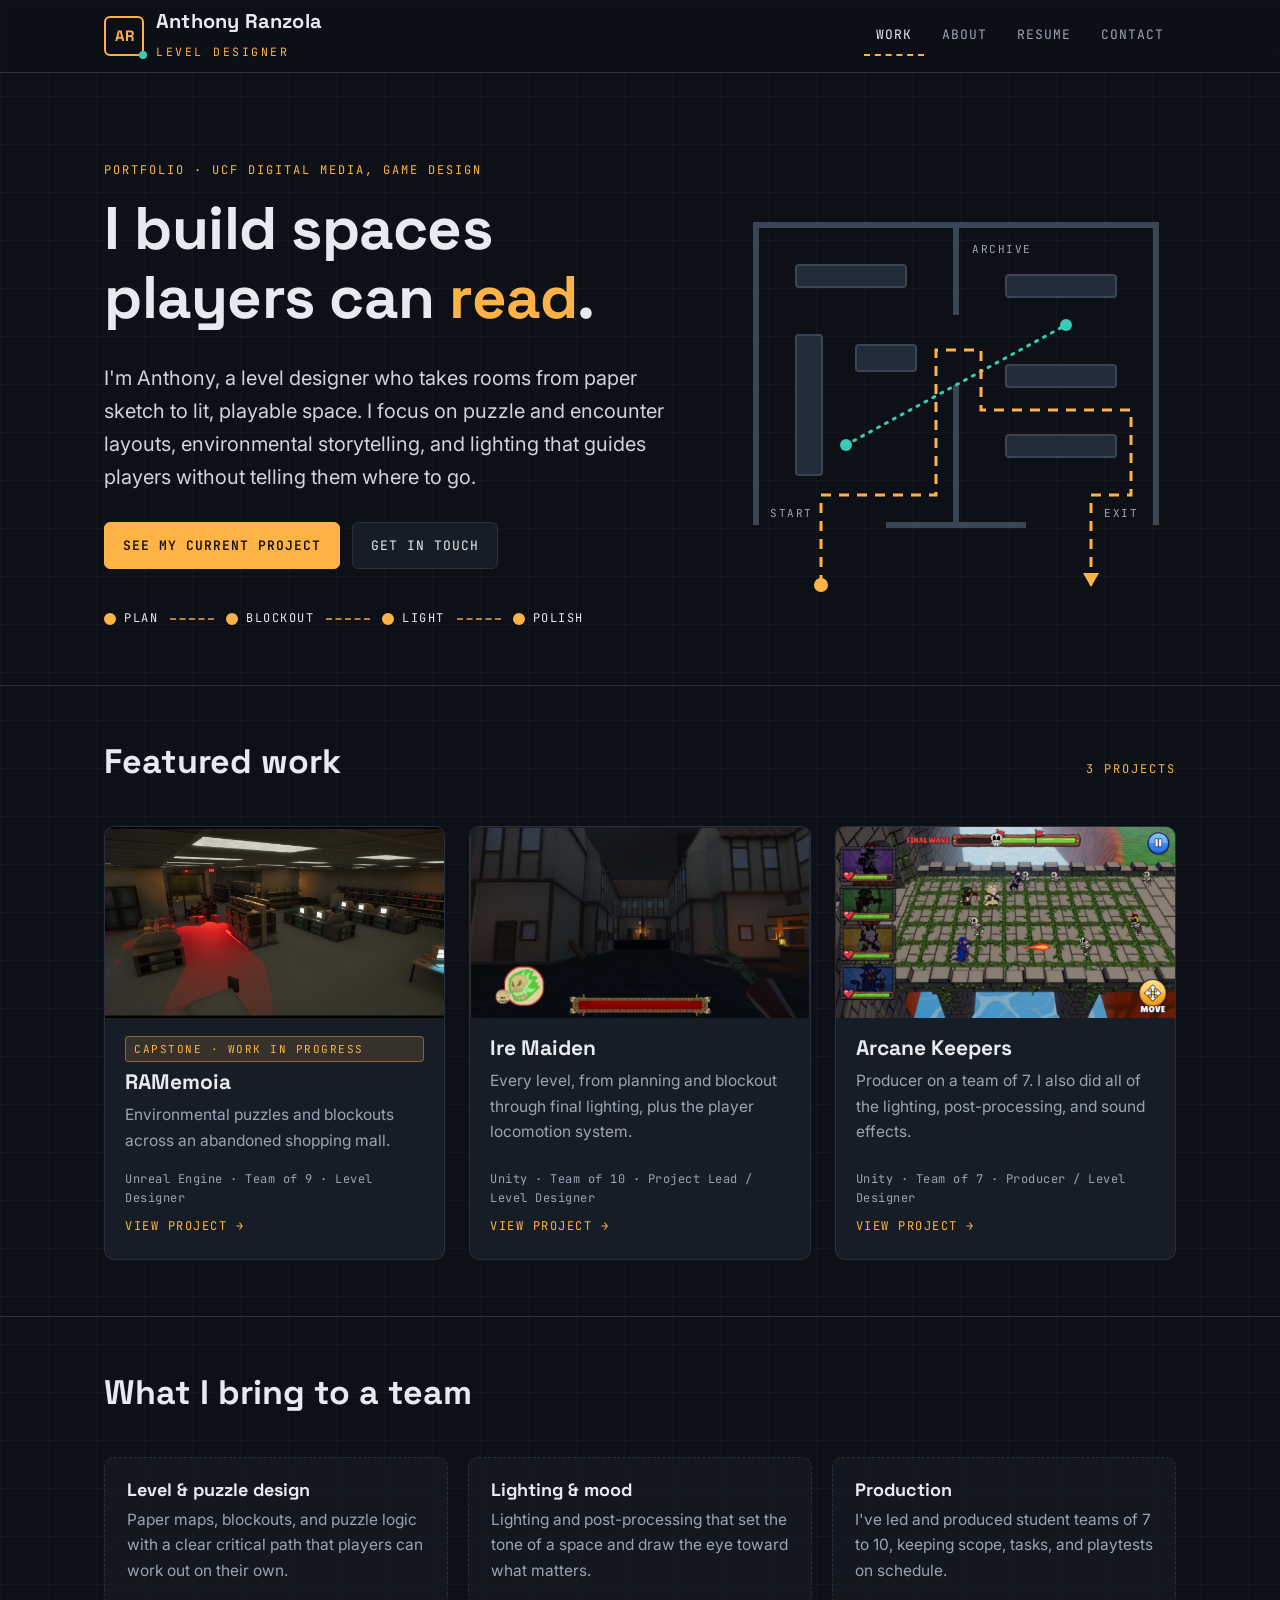
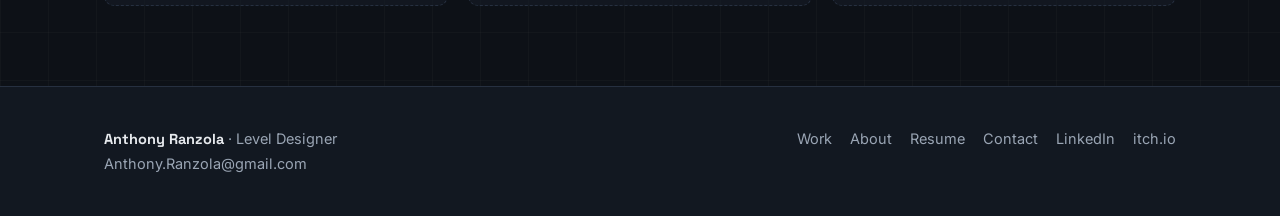
==== index.html @ 04e23d61 "Add files via upload" ====
<!DOCTYPE html>
<html lang="en">
<head>
<meta charset="utf-8">
<meta name="viewport" content="width=device-width, initial-scale=1">
<title>Work | Anthony Ranzola | Level Designer</title>
<meta name="description" content="Level design portfolio of Anthony Ranzola: RAMemoia, Ire Maiden, and Arcane Keepers.">
<link rel="icon" href="images/favicon.svg" type="image/svg+xml">
<link rel="preconnect" href="https://fonts.googleapis.com">
<link rel="preconnect" href="https://fonts.gstatic.com" crossorigin>
<link href="https://fonts.googleapis.com/css2?family=Inter:wght@400;500;600&family=JetBrains+Mono:wght@400;500&family=Space+Grotesk:wght@500;700&display=swap" rel="stylesheet">
<link rel="stylesheet" href="css/style.css">
</head>
<body>
<a class="skip" href="#main">Skip to content</a>
<header class="site-header">
  <div class="wrap">
    <a class="brand" href="index.html" aria-label="Anthony Ranzola, Level Designer: home">
      <span class="brand-mark" aria-hidden="true">AR</span>
      <span><span class="brand-name">Anthony Ranzola</span><br><span class="brand-role">Level Designer</span></span>
    </a>
    <nav class="nav" aria-label="Main"><a href="index.html" class="active" aria-current="page">Work</a><a href="about.html">About</a><a href="assets/Anthony_Ranzola_Resume.pdf" target="_blank" rel="noopener">Resume</a><a href="contact.html">Contact</a></nav>
  </div>
</header>
<main id="main">

<section class="hero"><div class="wrap"><div>
  <p class="label">Portfolio · UCF Digital Media, Game Design</p>
  <h1>I build spaces players can <span>read</span>.</h1>
  <p class="lede">I'm Anthony, a level designer who takes rooms from paper sketch to lit, playable space. I focus on puzzle and encounter layouts, environmental storytelling, and lighting that guides players without telling them where to go.</p>
  <div class="actions"><a class="btn primary" href="ramemoia.html">See my current project</a><a class="btn" href="contact.html">Get in touch</a></div>
  <ol class="pipeline" aria-label="Development stages"><li class="on"><span class="dot"></span>Plan</li><li class="on"><span class="dot"></span>Blockout</li><li class="on"><span class="dot"></span>Light</li><li class="on"><span class="dot"></span>Polish</li></ol>
</div>
  <svg class="hero-map" viewBox="0 0 440 400" role="img" aria-label="Stylized top-down level map with a dashed critical path from entrance to exit">
    <path class="wall" d="M20 330 V30 H420 V330 M150 330 H290"/>
    <path class="wall" d="M220 30 V120 M220 190 V330"/>
    <rect class="shelf" x="60" y="70" width="110" height="22" rx="3"/><rect class="shelf" x="60" y="140" width="26" height="140" rx="3"/>
    <rect class="shelf" x="120" y="150" width="60" height="26" rx="3"/><rect class="shelf" x="270" y="80" width="110" height="22" rx="3"/>
    <rect class="shelf" x="270" y="170" width="110" height="22" rx="3"/><rect class="shelf" x="270" y="240" width="110" height="22" rx="3"/>
    <line class="link" x1="110" y1="250" x2="330" y2="130"/>
    <circle cx="110" cy="250" r="6" fill="#3cc9b5"/><circle cx="330" cy="130" r="6" fill="#3cc9b5"/>
    <path class="path" d="M85 390 V300 H200 V155 H245 V215 H395 V300 H355 V390"/>
    <polygon points="347,378 363,378 355,392" fill="#ffb347"/>
    <circle cx="85" cy="390" r="7" fill="#ffb347"/>
    <text x="34" y="322">START</text><text x="368" y="322">EXIT</text><text x="236" y="58">ARCHIVE</text>
  </svg>
</div></section>

<section class="block"><div class="wrap">
  <div class="section-head"><h2>Featured work</h2><span class="label">3 projects</span></div>
  <div class="cards">
    <a class="card" href="ramemoia.html">
      <div class="thumb"><img src="images/ramemoia/tech-store-polish1.jpg" alt="Lit tech store level in RAMemoia with red puzzle lighting"></div>
      <div class="body"><span class="badge">Capstone · Work in progress</span><h3>RAMemoia</h3>
        <p>Environmental puzzles and blockouts across an abandoned shopping mall.</p>
        <span class="meta">Unreal Engine · Team of 9 · Level Designer</span><span class="more">View project →</span></div>
    </a>
    <a class="card" href="ire-maiden.html">
      <div class="thumb"><img src="https://img.youtube.com/vi/6gSbmRcRY-g/hqdefault.jpg" onerror="this.onerror=null;this.src='images/ire-maiden/ire-maiden-polish2.png'" alt="Ire Maiden gameplay screenshot"></div>
      <div class="body"><h3>Ire Maiden</h3>
        <p>Every level, from planning and blockout through final lighting, plus the player locomotion system.</p>
        <span class="meta">Unity · Team of 10 · Project Lead / Level Designer</span><span class="more">View project →</span></div>
    </a>
    <a class="card" href="arcane-keepers.html">
      <div class="thumb"><img src="images/arcane-keepers/arcane-keepers-world1-gameplay.jpg" alt="Arcane Keepers gameplay on a castle bridge"></div>
      <div class="body"><h3>Arcane Keepers</h3>
        <p>Producer on a team of 7. I also did all of the lighting, post-processing, and sound effects.</p>
        <span class="meta">Unity · Team of 7 · Producer / Level Designer</span><span class="more">View project →</span></div>
    </a>
  </div>
</div></section>

<section class="block"><div class="wrap">
  <div class="section-head"><h2>What I bring to a team</h2></div>
  <div class="focus">
    <div><h3>Level &amp; puzzle design</h3><p>Paper maps, blockouts, and puzzle logic with a clear critical path that players can work out on their own.</p></div>
    <div><h3>Lighting &amp; mood</h3><p>Lighting and post-processing that set the tone of a space and draw the eye toward what matters.</p></div>
    <div><h3>Production</h3><p>I've led and produced student teams of 7 to 10, keeping scope, tasks, and playtests on schedule.</p></div>
  </div>
</div></section>

</main>
<footer class="site-footer">
  <div class="wrap">
    <div><strong>Anthony Ranzola</strong> · Level Designer<br><a href="mailto:Anthony.Ranzola@gmail.com">Anthony.Ranzola@gmail.com</a></div>
    <nav aria-label="Footer"><a href="index.html">Work</a><a href="about.html">About</a><a href="assets/Anthony_Ranzola_Resume.pdf" target="_blank" rel="noopener">Resume</a><a href="contact.html">Contact</a><a href="https://www.linkedin.com/in/anthony-ranzola/" target="_blank" rel="noopener">LinkedIn</a><a href="https://anthonyranzola.itch.io" target="_blank" rel="noopener">itch.io</a></nav>
  </div>
</footer>
<script src="js/site.js"></script>
</body>
</html>
---- css/style.css ----
/* ============================================================
   Anthony Ranzola — Level Designer
   Visual language: blockout grid + "critical path" dashed lines
   ============================================================ */
:root {
  --bg: #0d1117;
  --bg-2: #121821;
  --panel: #161d27;
  --line: #263040;
  --text: #e7eaee;
  --muted: #9aa5b4;
  --path: #ffb347;      /* critical-path amber */
  --link: #3cc9b5;      /* link-path teal */
  --radius: 10px;
  --max: 1120px;
  --font-head: "Space Grotesk", "Segoe UI", system-ui, sans-serif;
  --font-body: "Inter", "Segoe UI", system-ui, sans-serif;
  --font-mono: "JetBrains Mono", Consolas, "Courier New", monospace;
}

* { box-sizing: border-box; }
html { scroll-behavior: smooth; }
body {
  margin: 0;
  background-color: var(--bg);
  background-image:
    linear-gradient(rgba(255,255,255,.025) 1px, transparent 1px),
    linear-gradient(90deg, rgba(255,255,255,.025) 1px, transparent 1px);
  background-size: 48px 48px;
  color: var(--text);
  font-family: var(--font-body);
  font-size: 17px;
  line-height: 1.65;
  -webkit-font-smoothing: antialiased;
}
img { max-width: 100%; display: block; }
a { color: var(--link); text-decoration: none; }
a:hover { text-decoration: underline; }
.wrap { max-width: var(--max); margin: 0 auto; padding: 0 24px; }
.narrow { max-width: 760px; }
.skip { position: absolute; left: -999px; }
.skip:focus { left: 12px; top: 12px; background: var(--path); color: #000; padding: 6px 10px; z-index: 99; }

/* ---------- Header ---------- */
.site-header {
  position: sticky; top: 0; z-index: 50;
  background: rgba(13,17,23,.92);
  backdrop-filter: blur(8px);
  border-bottom: 1px solid var(--line);
}
.site-header .wrap { display: flex; align-items: center; justify-content: space-between; min-height: 72px; gap: 16px; }
.brand { display: flex; align-items: center; gap: 12px; color: var(--text); }
.brand:hover { text-decoration: none; }
.brand-mark {
  width: 40px; height: 40px; flex: none;
  border: 2px solid var(--path); border-radius: 6px;
  display: grid; place-items: center;
  font-family: var(--font-head); font-weight: 700; font-size: 15px; color: var(--path);
  position: relative;
}
.brand-mark::after { /* waypoint dot */
  content: ""; position: absolute; right: -5px; bottom: -5px;
  width: 8px; height: 8px; border-radius: 50%; background: var(--link);
}
.brand-name { font-family: var(--font-head); font-weight: 700; font-size: 20px; line-height: 1.1; letter-spacing: .2px; }
.brand-role { font-family: var(--font-mono); font-size: 11.5px; letter-spacing: 2.5px; color: var(--path); text-transform: uppercase; }
.nav { display: flex; gap: 6px; flex-wrap: wrap; }
.nav a {
  font-family: var(--font-mono); font-size: 13px; letter-spacing: 1px; text-transform: uppercase;
  color: var(--muted); padding: 8px 12px; border-bottom: 2px solid transparent;
}
.nav a:hover { color: var(--text); text-decoration: none; }
.nav a.active { color: var(--text); border-bottom: 2px dashed var(--path); }

/* ---------- Type ---------- */
h1, h2, h3 { font-family: var(--font-head); line-height: 1.15; margin: 0 0 .5em; }
h1 { font-size: clamp(36px, 5.5vw, 60px); letter-spacing: -.5px; }
h2 { font-size: clamp(26px, 3.2vw, 34px); }
h3 { font-size: 21px; }
p { margin: 0 0 1.1em; }
.lede { font-size: 20px; color: #cfd5dc; }
.muted { color: var(--muted); }
.label {
  font-family: var(--font-mono); font-size: 12px; letter-spacing: 2px; text-transform: uppercase; color: var(--path);
}
ul.clean { padding-left: 1.1em; margin: 0 0 1.1em; }
ul.clean li { margin-bottom: .35em; }
ul.clean li::marker { color: var(--path); }

/* ---------- Buttons / chips ---------- */
.btn {
  display: inline-flex; align-items: center; gap: 8px;
  font-family: var(--font-mono); font-size: 13px; letter-spacing: 1px; text-transform: uppercase;
  padding: 12px 18px; border-radius: 6px; border: 1px solid var(--line); color: var(--text); background: var(--panel);
}
.btn:hover { text-decoration: none; border-color: var(--path); }
.btn.primary { background: var(--path); color: #111; border-color: var(--path); font-weight: 600; }
.btn.primary:hover { filter: brightness(1.08); }
.chips { display: flex; flex-wrap: wrap; gap: 8px; padding: 0; margin: 0; list-style: none; }
.chips li { font-family: var(--font-mono); font-size: 12.5px; padding: 5px 10px; border: 1px solid var(--line); border-radius: 999px; color: #cfd5dc; background: var(--bg-2); }
.badge {
  display: inline-block; font-family: var(--font-mono); font-size: 11px; letter-spacing: 1.5px; text-transform: uppercase;
  padding: 3px 8px; border-radius: 4px; background: rgba(255,179,71,.14); color: var(--path); border: 1px solid rgba(255,179,71,.4);
}

/* ---------- Home hero ---------- */
.hero { padding: 88px 0 56px; position: relative; }
.hero .wrap { display: grid; grid-template-columns: 1.25fr 1fr; gap: 40px; align-items: center; }
.hero-map { width: 100%; max-width: 440px; justify-self: end; }
.hero-map .wall { fill: none; stroke: #3a4556; stroke-width: 6; }
.hero-map .shelf { fill: #222b38; stroke: #3a4556; stroke-width: 2; }
.hero-map .path { fill: none; stroke: var(--path); stroke-width: 3; stroke-dasharray: 10 8; animation: march 1.6s linear infinite; }
.hero-map .link { stroke: var(--link); stroke-width: 3; stroke-dasharray: 2 7; stroke-linecap: round; }
.hero-map text { font-family: var(--font-mono); font-size: 11px; letter-spacing: 1.5px; fill: var(--muted); }
@keyframes march { to { stroke-dashoffset: -36; } }
@media (prefers-reduced-motion: reduce) { .hero-map .path { animation: none; } }
.hero h1 span { color: var(--path); }
.hero .lede { max-width: 640px; }
.hero .actions { display: flex; gap: 12px; flex-wrap: wrap; margin-top: 28px; }
.pipeline {
  display: flex; align-items: center; gap: 0; margin: 40px 0 0; padding: 0; list-style: none; flex-wrap: wrap;
  font-family: var(--font-mono); font-size: 12px; letter-spacing: 1.5px; text-transform: uppercase; color: var(--muted);
}
.pipeline li { display: flex; align-items: center; }
.pipeline li .dot { width: 12px; height: 12px; border-radius: 50%; border: 2px solid var(--path); margin-right: 8px; background: var(--bg); }
.pipeline li.on .dot { background: var(--path); }
.pipeline li.on { color: var(--text); }
.pipeline li:not(:last-child)::after {
  content: ""; width: 44px; border-top: 2px dashed var(--path); margin: 0 12px; opacity: .7;
}

/* ---------- Sections ---------- */
section.block { padding: 56px 0; border-top: 1px solid var(--line); }
.section-head { display: flex; align-items: baseline; justify-content: space-between; gap: 16px; margin-bottom: 28px; flex-wrap: wrap; }

/* ---------- Project cards ---------- */
.cards { display: grid; grid-template-columns: repeat(auto-fit, minmax(300px, 1fr)); gap: 24px; }
.card {
  background: var(--panel); border: 1px solid var(--line); border-radius: var(--radius); overflow: hidden;
  display: flex; flex-direction: column; color: var(--text); transition: transform .15s, border-color .15s;
}
.card:hover { text-decoration: none; transform: translateY(-3px); border-color: var(--path); }
.card .thumb { aspect-ratio: 16/9; overflow: hidden; background: #000; }
.card .thumb img { width: 100%; height: 100%; object-fit: cover; }
.card .body { padding: 18px 20px 22px; display: flex; flex-direction: column; gap: 8px; flex: 1; }
.card h3 { margin: 0; }
.card p { margin: 0; color: var(--muted); font-size: 15.5px; }
.card .meta { font-family: var(--font-mono); font-size: 12px; color: var(--muted); letter-spacing: .5px; margin-top: auto; padding-top: 8px; }
.card .more { font-family: var(--font-mono); font-size: 12px; letter-spacing: 1.5px; text-transform: uppercase; color: var(--path); }

/* ---------- Focus grid (home) ---------- */
.focus { display: grid; grid-template-columns: repeat(auto-fit, minmax(240px, 1fr)); gap: 20px; }
.focus div { padding: 22px; border: 1px dashed var(--line); border-radius: var(--radius); background: rgba(22,29,39,.6); }
.focus h3 { font-size: 18px; margin-bottom: 6px; }
.focus p { margin: 0; color: var(--muted); font-size: 15.5px; }

/* ---------- Project page ---------- */
.project-head { padding-top: 56px; padding-bottom: 28px; }
.project-head .kicker { display: flex; gap: 12px; align-items: center; margin-bottom: 14px; flex-wrap: wrap; }
.project-head .lede { max-width: 760px; }

figure { margin: 0 0 8px; }
figure .frame {
  background: #000; border: 1px solid var(--line); border-radius: var(--radius); overflow: hidden; cursor: zoom-in;
}
figure .frame img { width: 100%; }
figure.small-src .frame img { image-rendering: auto; }
figcaption {
  font-size: 14.5px; color: var(--muted); padding: 10px 2px 0; line-height: 1.5;
}
figcaption b { font-family: var(--font-mono); font-weight: 500; font-size: 12px; letter-spacing: 1px; color: var(--path); margin-right: 6px; text-transform: uppercase; }
.video { position: relative; aspect-ratio: 16/9; border: 1px solid var(--line); border-radius: var(--radius); overflow: hidden; background: #000; }
.video iframe { position: absolute; inset: 0; width: 100%; height: 100%; border: 0; }

.spec {
  display: grid; grid-template-columns: repeat(4, 1fr); gap: 1px;
  background: var(--line); border: 1px solid var(--line); border-radius: var(--radius); overflow: hidden; margin: 32px 0 8px;
}
.spec div { background: var(--panel); padding: 16px 18px; }
.spec dt { font-family: var(--font-mono); font-size: 11.5px; letter-spacing: 2px; text-transform: uppercase; color: var(--path); margin-bottom: 4px; }
.spec dd { margin: 0; font-size: 15.5px; }
.spec .wide { grid-column: 1 / -1; }

.two-col { display: grid; grid-template-columns: 1.3fr 1fr; gap: 40px; align-items: start; }
.panel { background: var(--panel); border: 1px solid var(--line); border-radius: var(--radius); padding: 22px 24px; }
.panel h3 { font-size: 17px; font-family: var(--font-mono); letter-spacing: 1.5px; text-transform: uppercase; color: var(--path); margin-bottom: 12px; }

.stage-head { display: flex; gap: 18px; align-items: baseline; margin-bottom: 8px; }
.stage-num { font-family: var(--font-mono); font-size: 14px; color: var(--path); border: 1px dashed var(--path); border-radius: 4px; padding: 2px 8px; }
.stage-intro { max-width: 780px; margin-bottom: 28px; }

.grid-2 { display: grid; grid-template-columns: repeat(2, 1fr); gap: 28px 24px; }
.grid-3 { display: grid; grid-template-columns: repeat(3, 1fr); gap: 28px 24px; }
.stack > * + * { margin-top: 28px; }
.compare { display: grid; grid-template-columns: 1fr 1fr; gap: 24px; position: relative; }
.compare-tag { font-family: var(--font-mono); font-size: 11px; letter-spacing: 2px; text-transform: uppercase; color: var(--muted); margin-bottom: 8px; }
.compare-tag.after { color: var(--link); }
.note-lowres { font-size: 14px; color: var(--muted); font-style: italic; }

.takeaways { counter-reset: t; list-style: none; padding: 0; margin: 0; display: grid; gap: 14px; }
.takeaways li { counter-increment: t; padding: 16px 18px 16px 58px; position: relative; background: var(--panel); border: 1px solid var(--line); border-radius: var(--radius); }
.takeaways li::before { content: counter(t, decimal-leading-zero); position: absolute; left: 18px; top: 16px; font-family: var(--font-mono); color: var(--path); }

.time-table { width: 100%; border-collapse: collapse; font-size: 15.5px; }
.time-table th, .time-table td { text-align: left; padding: 10px 12px; border-bottom: 1px solid var(--line); }
.time-table th { font-family: var(--font-mono); font-size: 12px; letter-spacing: 1.5px; text-transform: uppercase; color: var(--path); font-weight: 500; }

.pager { display: flex; justify-content: space-between; gap: 16px; padding: 40px 0 64px; border-top: 1px solid var(--line); flex-wrap: wrap; }
.pager a { display: block; padding: 16px 20px; border: 1px solid var(--line); border-radius: var(--radius); background: var(--panel); color: var(--text); min-width: 240px; }
.pager a:hover { border-color: var(--path); text-decoration: none; }
.pager .label { display: block; margin-bottom: 4px; }
.pager .next { text-align: right; margin-left: auto; }

/* Draft placeholders — must be gone before submitting */
.todo {
  border: 2px dashed #ff5d73; background: rgba(255,93,115,.08); color: #ffc2cb;
  padding: 12px 16px; border-radius: 8px; font-size: 15px; margin: 0 0 1.1em;
}
.todo::before { content: "TO FILL IN — "; font-family: var(--font-mono); font-size: 12px; letter-spacing: 1px; color: #ff5d73; }

/* ---------- About / Contact ---------- */
.about-grid { display: grid; grid-template-columns: 280px 1fr; gap: 48px; align-items: start; }
.portrait {
  aspect-ratio: 4/5; border: 1px solid var(--line); border-radius: var(--radius);
  background: repeating-conic-gradient(#1a212c 0% 25%, #141a23 0% 50%) 50% / 40px 40px;
  display: grid; place-items: center; overflow: hidden;
}
.portrait span { font-family: var(--font-head); font-size: 64px; font-weight: 700; color: var(--path); }
.portrait img { width: 100%; height: 100%; object-fit: cover; }
.contact-list { display: grid; gap: 16px; margin: 32px 0; }
.contact-item { display: flex; justify-content: space-between; align-items: center; gap: 16px; padding: 20px 22px; background: var(--panel); border: 1px solid var(--line); border-radius: var(--radius); color: var(--text); flex-wrap: wrap; }
.contact-item:hover { border-color: var(--path); text-decoration: none; }
.contact-item .v { font-size: 18px; }

/* ---------- Footer ---------- */
.site-footer { border-top: 1px solid var(--line); background: var(--bg-2); padding: 40px 0; margin-top: 24px; font-size: 14.5px; color: var(--muted); }
.site-footer .wrap { display: flex; justify-content: space-between; gap: 24px; flex-wrap: wrap; }
.site-footer nav { display: flex; gap: 18px; flex-wrap: wrap; }
.site-footer a { color: var(--muted); }
.site-footer a:hover { color: var(--text); }
.site-footer strong { color: var(--text); font-family: var(--font-head); }

/* ---------- Lightbox ---------- */
.lightbox { position: fixed; inset: 0; background: rgba(0,0,0,.92); display: none; align-items: center; justify-content: center; z-index: 100; padding: 32px; flex-direction: column; gap: 12px; cursor: zoom-out; }
.lightbox.open { display: flex; }
.lightbox img { max-width: 100%; max-height: 82vh; border-radius: 6px; }
.lightbox p { color: #cfd5dc; max-width: 900px; text-align: center; font-size: 15px; margin: 0; }

/* ---------- Responsive ---------- */
@media (max-width: 860px) {
  .hero .wrap { grid-template-columns: 1fr; }
  .spec { grid-template-columns: 1fr 1fr; }
  .hero-map { display: none; }
  .two-col, .about-grid { grid-template-columns: 1fr; }
  .grid-3 { grid-template-columns: 1fr 1fr; }
  .about-grid .portrait { max-width: 260px; }
}
@media (max-width: 640px) {
  .spec { grid-template-columns: 1fr; }
  body { font-size: 16px; }
  .site-header .wrap { flex-direction: column; align-items: flex-start; padding-top: 12px; padding-bottom: 8px; }
  .site-header { position: static; }
  .nav a { padding: 6px 8px; }
  .grid-2, .grid-3, .compare { grid-template-columns: 1fr; }
  .hero { padding-top: 48px; }
  .pipeline li:not(:last-child)::after { width: 20px; margin: 0 8px; }
}
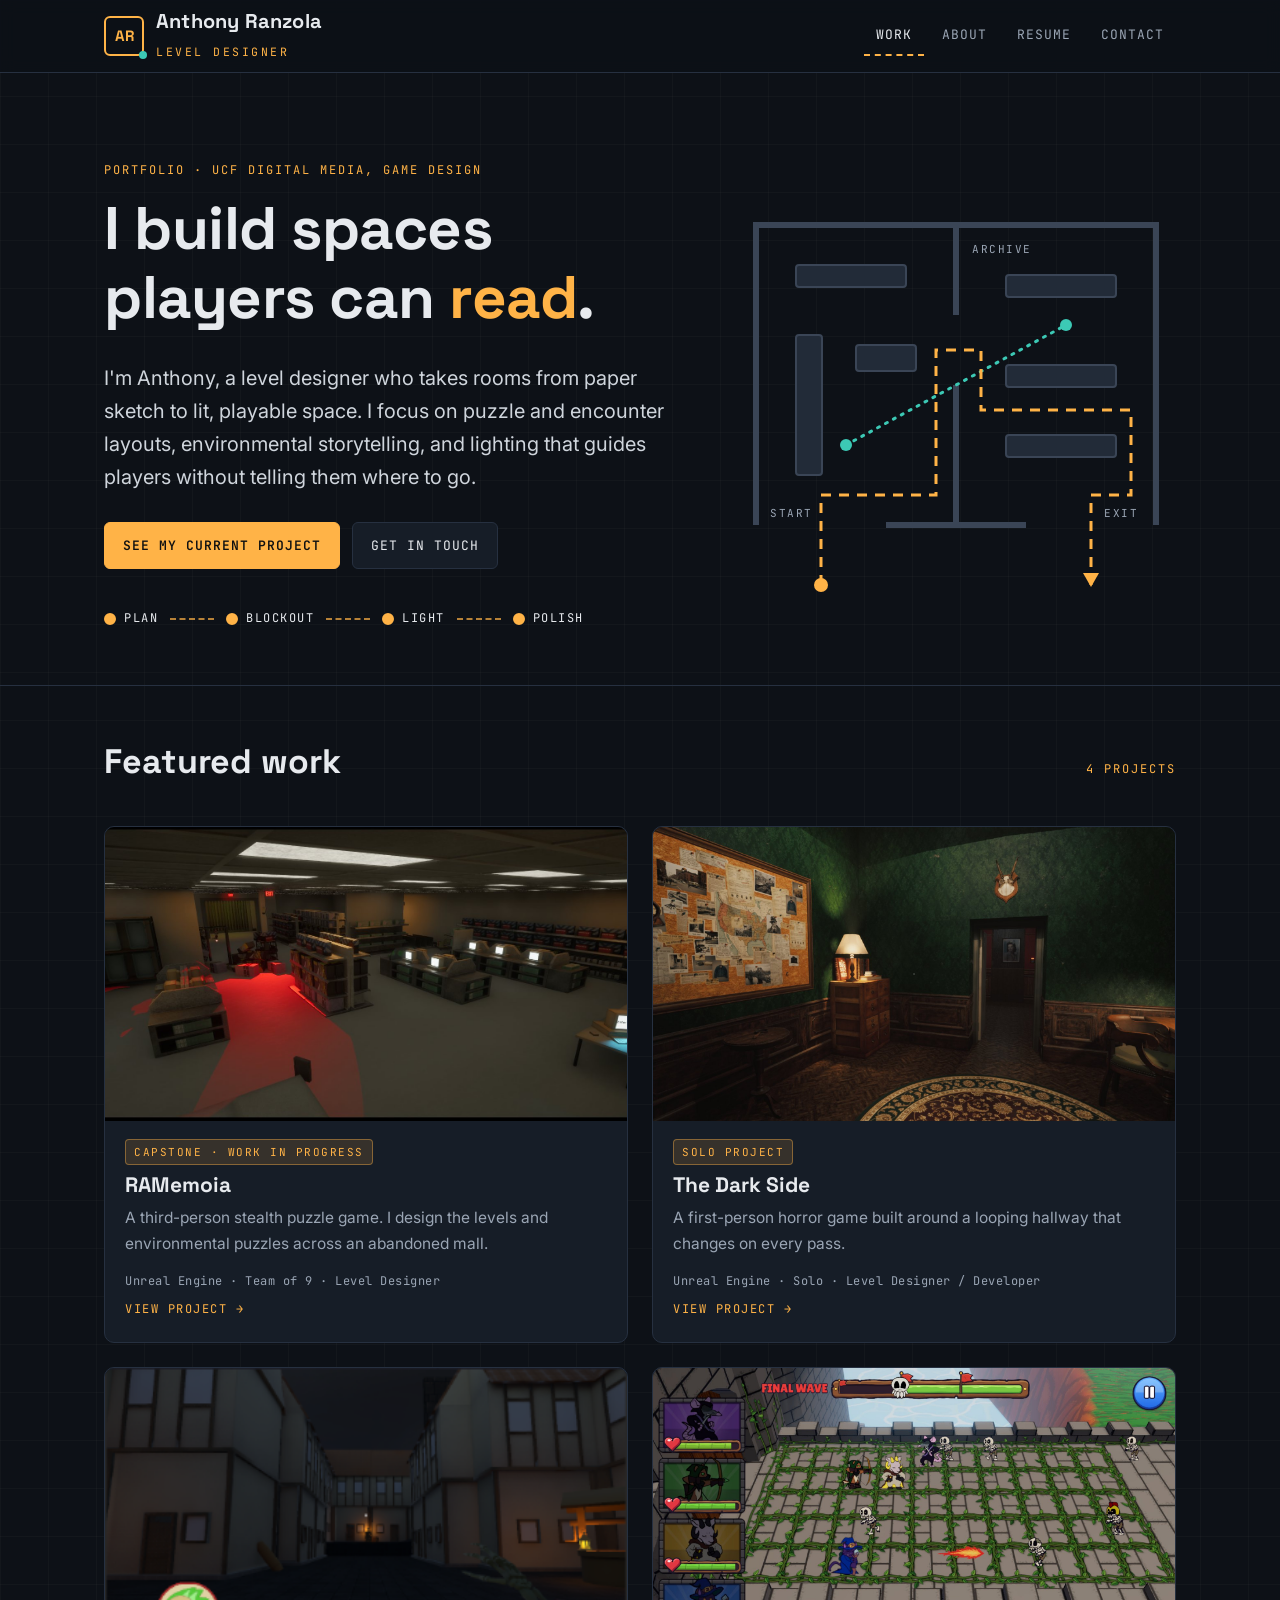
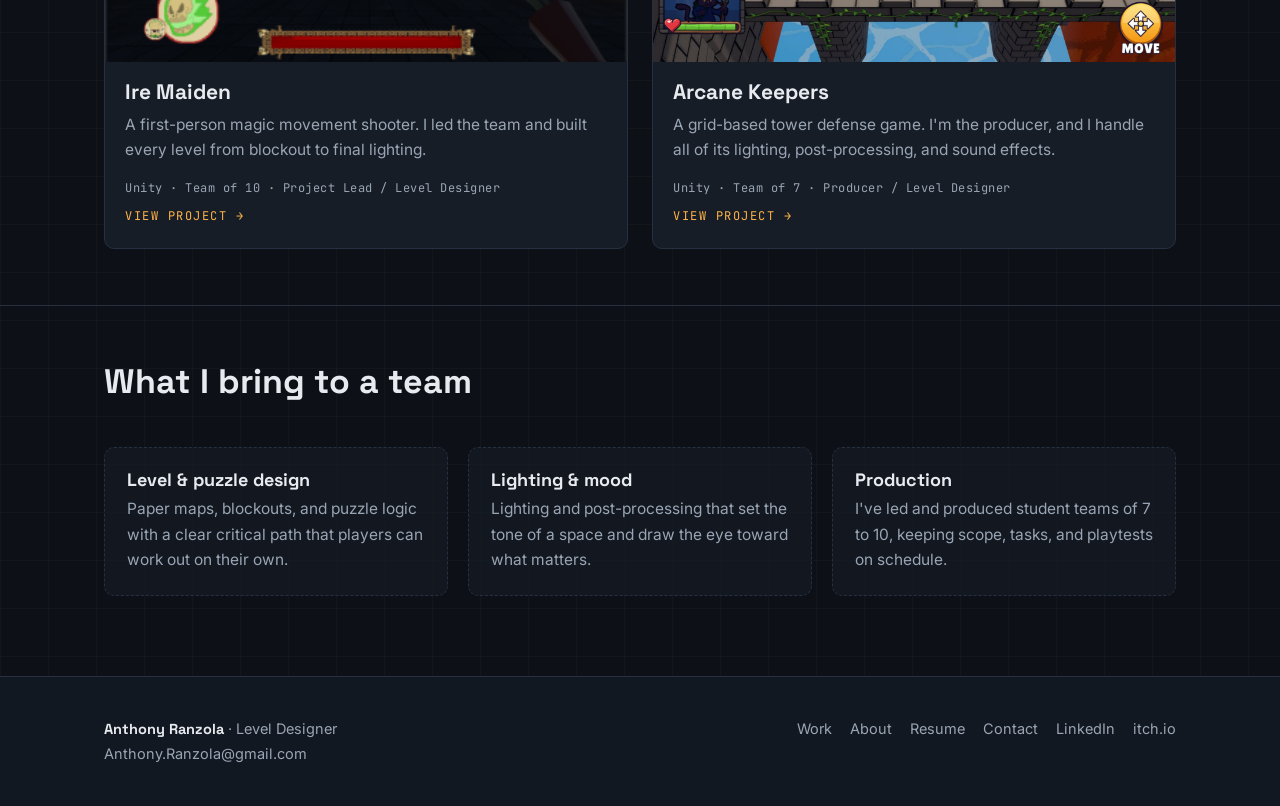
==== commit 02996c8b: "Add files via upload" ====
--- a/index.html
+++ b/index.html
@@ -4,7 +4,7 @@
 <meta charset="utf-8">
 <meta name="viewport" content="width=device-width, initial-scale=1">
 <title>Work | Anthony Ranzola | Level Designer</title>
-<meta name="description" content="Level design portfolio of Anthony Ranzola: RAMemoia, Ire Maiden, and Arcane Keepers.">
+<meta name="description" content="Level design portfolio of Anthony Ranzola: RAMemoia, The Dark Side, Ire Maiden, and Arcane Keepers.">
 <link rel="icon" href="images/favicon.svg" type="image/svg+xml">
 <link rel="preconnect" href="https://fonts.googleapis.com">
 <link rel="preconnect" href="https://fonts.gstatic.com" crossorigin>
@@ -47,24 +47,30 @@
 </div></section>
 
 <section class="block"><div class="wrap">
-  <div class="section-head"><h2>Featured work</h2><span class="label">3 projects</span></div>
+  <div class="section-head"><h2>Featured work</h2><span class="label">4 projects</span></div>
   <div class="cards">
     <a class="card" href="ramemoia.html">
       <div class="thumb"><img src="images/ramemoia/tech-store-polish1.jpg" alt="Lit tech store level in RAMemoia with red puzzle lighting"></div>
       <div class="body"><span class="badge">Capstone · Work in progress</span><h3>RAMemoia</h3>
-        <p>Environmental puzzles and blockouts across an abandoned shopping mall.</p>
+        <p>A third-person stealth puzzle game. I design the levels and environmental puzzles across an abandoned mall.</p>
         <span class="meta">Unreal Engine · Team of 9 · Level Designer</span><span class="more">View project →</span></div>
+    </a>
+    <a class="card" href="the-dark-side.html">
+      <div class="thumb"><img src="images/the-dark-side/gameplay4.jpg" alt="Lamp-lit study with an evidence board in The Dark Side"></div>
+      <div class="body"><span class="badge">Solo project</span><h3>The Dark Side</h3>
+        <p>A first-person horror game built around a looping hallway that changes on every pass.</p>
+        <span class="meta">Unreal Engine · Solo · Level Designer / Developer</span><span class="more">View project →</span></div>
     </a>
     <a class="card" href="ire-maiden.html">
       <div class="thumb"><img src="https://img.youtube.com/vi/6gSbmRcRY-g/hqdefault.jpg" onerror="this.onerror=null;this.src='images/ire-maiden/ire-maiden-polish2.png'" alt="Ire Maiden gameplay screenshot"></div>
       <div class="body"><h3>Ire Maiden</h3>
-        <p>Every level, from planning and blockout through final lighting, plus the player locomotion system.</p>
+        <p>A first-person magic movement shooter. I led the team and built every level from blockout to final lighting.</p>
         <span class="meta">Unity · Team of 10 · Project Lead / Level Designer</span><span class="more">View project →</span></div>
     </a>
     <a class="card" href="arcane-keepers.html">
       <div class="thumb"><img src="images/arcane-keepers/arcane-keepers-world1-gameplay.jpg" alt="Arcane Keepers gameplay on a castle bridge"></div>
       <div class="body"><h3>Arcane Keepers</h3>
-        <p>Producer on a team of 7. I also did all of the lighting, post-processing, and sound effects.</p>
+        <p>A grid-based tower defense game. I'm the producer, and I handle all of its lighting, post-processing, and sound effects.</p>
         <span class="meta">Unity · Team of 7 · Producer / Level Designer</span><span class="more">View project →</span></div>
     </a>
   </div>
--- a/css/style.css
+++ b/css/style.css
@@ -99,7 +99,7 @@
 .chips { display: flex; flex-wrap: wrap; gap: 8px; padding: 0; margin: 0; list-style: none; }
 .chips li { font-family: var(--font-mono); font-size: 12.5px; padding: 5px 10px; border: 1px solid var(--line); border-radius: 999px; color: #cfd5dc; background: var(--bg-2); }
 .badge {
-  display: inline-block; font-family: var(--font-mono); font-size: 11px; letter-spacing: 1.5px; text-transform: uppercase;
+  display: inline-block; align-self: flex-start; font-family: var(--font-mono); font-size: 11px; letter-spacing: 1.5px; text-transform: uppercase;
   padding: 3px 8px; border-radius: 4px; background: rgba(255,179,71,.14); color: var(--path); border: 1px solid rgba(255,179,71,.4);
 }
 
@@ -134,7 +134,7 @@
 .section-head { display: flex; align-items: baseline; justify-content: space-between; gap: 16px; margin-bottom: 28px; flex-wrap: wrap; }
 
 /* ---------- Project cards ---------- */
-.cards { display: grid; grid-template-columns: repeat(auto-fit, minmax(300px, 1fr)); gap: 24px; }
+.cards { display: grid; grid-template-columns: repeat(2, minmax(0, 1fr)); gap: 24px; }
 .card {
   background: var(--panel); border: 1px solid var(--line); border-radius: var(--radius); overflow: hidden;
   display: flex; flex-direction: column; color: var(--text); transition: transform .15s, border-color .15s;
@@ -261,7 +261,15 @@
   .site-header .wrap { flex-direction: column; align-items: flex-start; padding-top: 12px; padding-bottom: 8px; }
   .site-header { position: static; }
   .nav a { padding: 6px 8px; }
-  .grid-2, .grid-3, .compare { grid-template-columns: 1fr; }
+  .grid-2, .grid-3, .compare, .cards { grid-template-columns: 1fr; }
   .hero { padding-top: 48px; }
   .pipeline li:not(:last-child)::after { width: 20px; margin: 0 8px; }
 }
+
+/* ---------- Stage-to-stage transition strip ---------- */
+.steps { display: grid; grid-template-columns: 1fr auto 1fr auto 1fr; gap: 14px; align-items: start; }
+.step-arrow { font-family: var(--font-mono); color: var(--path); font-size: 22px; padding-top: 18%; }
+@media (max-width: 860px) {
+  .steps { grid-template-columns: 1fr; }
+  .step-arrow { padding: 0; text-align: center; transform: rotate(90deg); }
+}
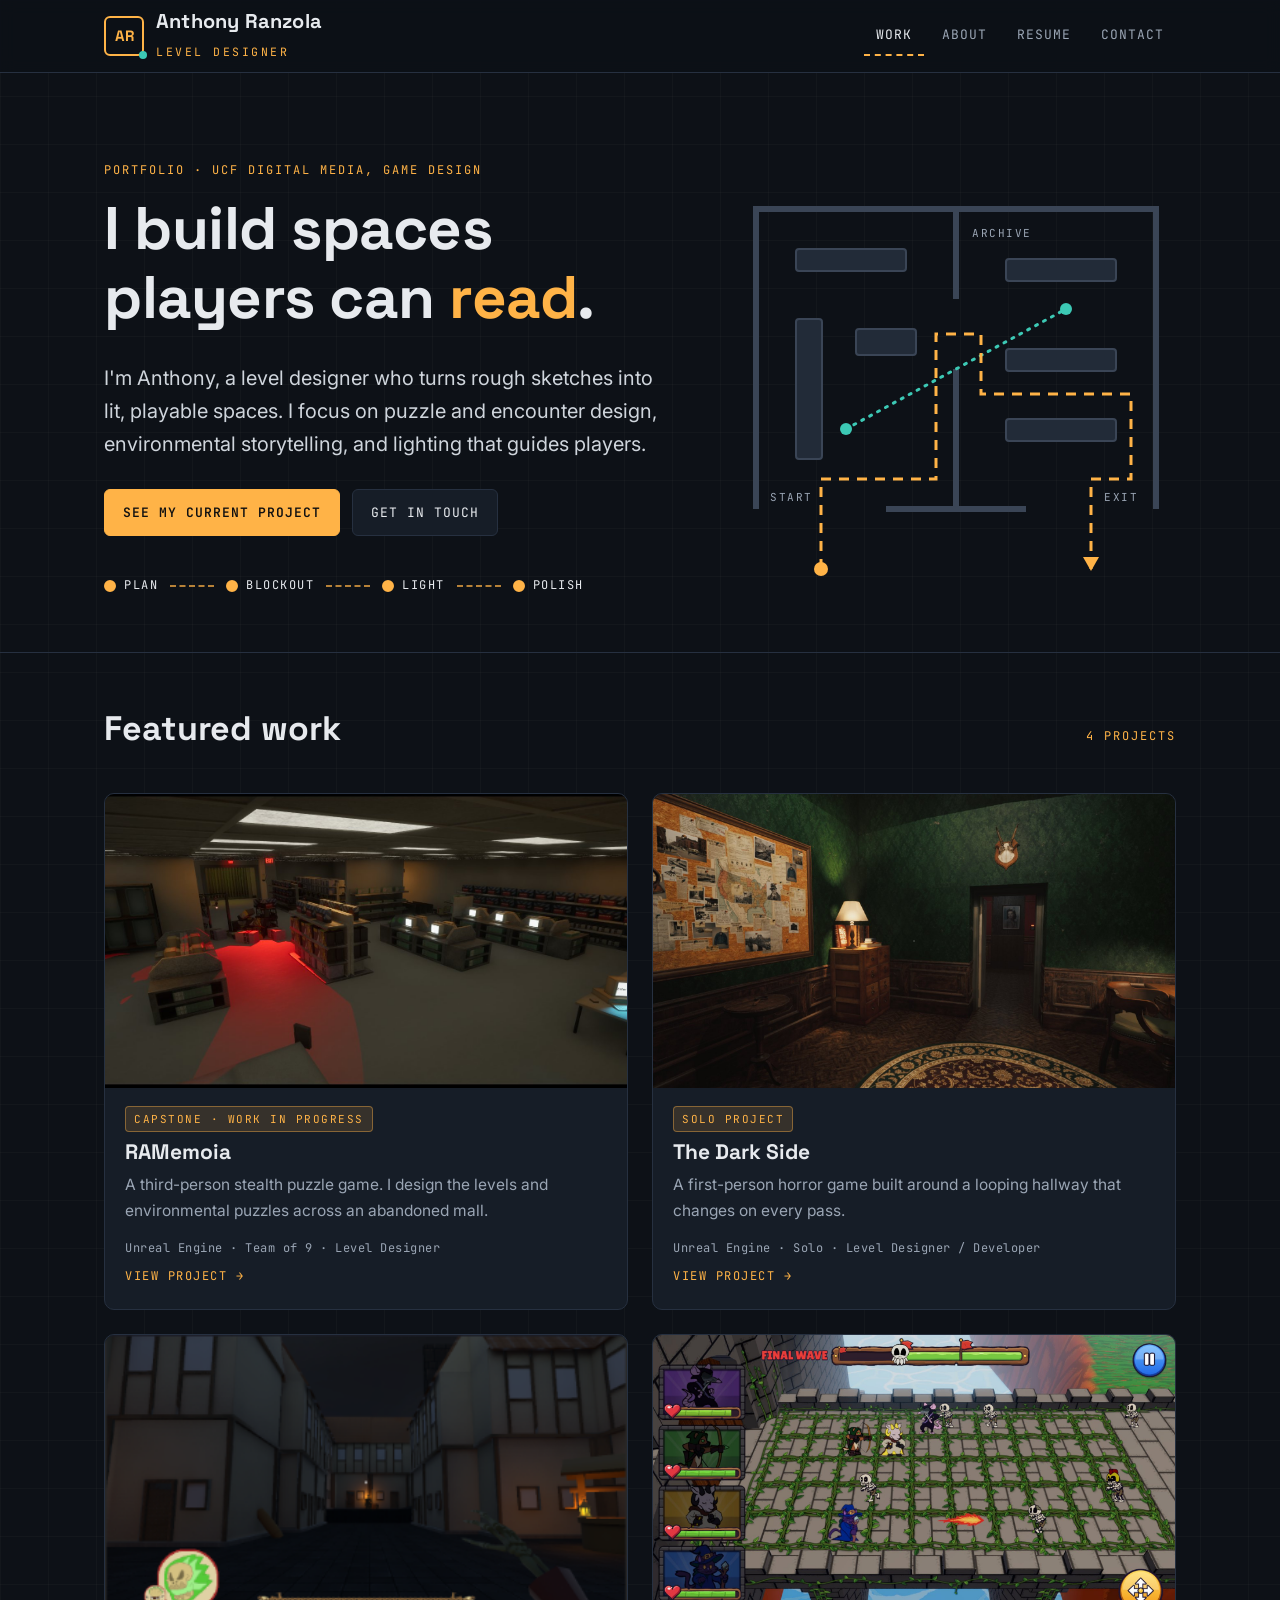
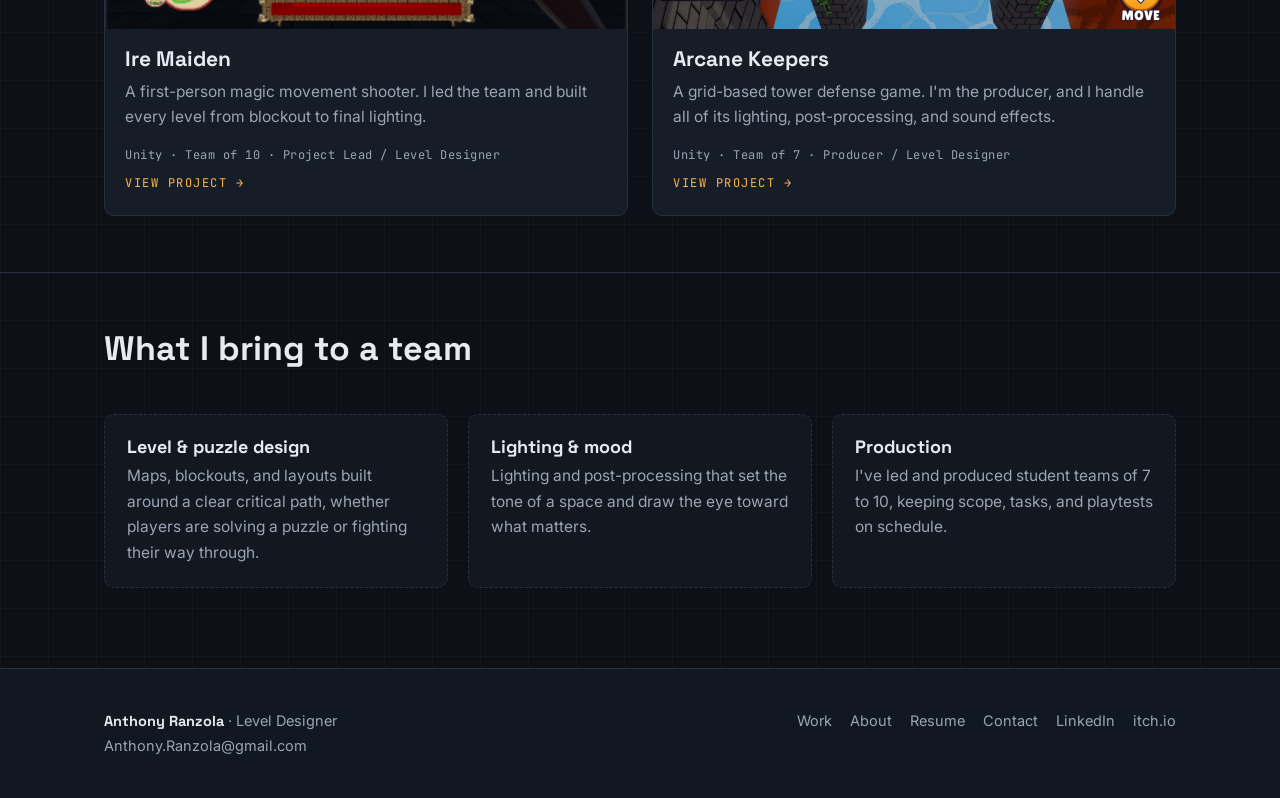
==== commit 2c844651: "Add files via upload" ====
--- a/index.html
+++ b/index.html
@@ -27,7 +27,7 @@
 <section class="hero"><div class="wrap"><div>
   <p class="label">Portfolio · UCF Digital Media, Game Design</p>
   <h1>I build spaces players can <span>read</span>.</h1>
-  <p class="lede">I'm Anthony, a level designer who takes rooms from paper sketch to lit, playable space. I focus on puzzle and encounter layouts, environmental storytelling, and lighting that guides players without telling them where to go.</p>
+  <p class="lede">I'm Anthony, a level designer who turns rough sketches into lit, playable spaces. I focus on puzzle and encounter design, environmental storytelling, and lighting that guides players.</p>
   <div class="actions"><a class="btn primary" href="ramemoia.html">See my current project</a><a class="btn" href="contact.html">Get in touch</a></div>
   <ol class="pipeline" aria-label="Development stages"><li class="on"><span class="dot"></span>Plan</li><li class="on"><span class="dot"></span>Blockout</li><li class="on"><span class="dot"></span>Light</li><li class="on"><span class="dot"></span>Polish</li></ol>
 </div>
@@ -79,7 +79,7 @@
 <section class="block"><div class="wrap">
   <div class="section-head"><h2>What I bring to a team</h2></div>
   <div class="focus">
-    <div><h3>Level &amp; puzzle design</h3><p>Paper maps, blockouts, and puzzle logic with a clear critical path that players can work out on their own.</p></div>
+    <div><h3>Level &amp; puzzle design</h3><p>Maps, blockouts, and layouts built around a clear critical path, whether players are solving a puzzle or fighting their way through.</p></div>
     <div><h3>Lighting &amp; mood</h3><p>Lighting and post-processing that set the tone of a space and draw the eye toward what matters.</p></div>
     <div><h3>Production</h3><p>I've led and produced student teams of 7 to 10, keeping scope, tasks, and playtests on schedule.</p></div>
   </div>
--- a/css/style.css
+++ b/css/style.css
@@ -106,7 +106,7 @@
 /* ---------- Home hero ---------- */
 .hero { padding: 88px 0 56px; position: relative; }
 .hero .wrap { display: grid; grid-template-columns: 1.25fr 1fr; gap: 40px; align-items: center; }
-.hero-map { width: 100%; max-width: 440px; justify-self: end; }
+.hero-map { width: 100%; justify-self: end; }
 .hero-map .wall { fill: none; stroke: #3a4556; stroke-width: 6; }
 .hero-map .shelf { fill: #222b38; stroke: #3a4556; stroke-width: 2; }
 .hero-map .path { fill: none; stroke: var(--path); stroke-width: 3; stroke-dasharray: 10 8; animation: march 1.6s linear infinite; }
@@ -273,3 +273,35 @@
   .steps { grid-template-columns: 1fr; }
   .step-arrow { padding: 0; text-align: center; transform: rotate(90deg); }
 }
+
+/* ---------- Iterative loop (home) ---------- */
+.loop { display: inline-block; margin-top: 40px; }
+.loop .pipeline { margin: 0; }
+.loop-back {
+  position: relative; height: 26px; margin: 4px 6px 0 5px;
+  border: 2px dashed var(--path); border-top: 0; border-radius: 0 0 16px 16px; opacity: .8;
+}
+.loop-back::before { /* arrowhead pointing back up into "Plan" */
+  content: ""; position: absolute; left: -7px; top: -8px;
+  border: 6px solid transparent; border-bottom: 8px solid var(--path); border-top: 0;
+}
+.loop-back span {
+  position: absolute; left: 50%; bottom: -10px; transform: translateX(-50%);
+  background: var(--bg); padding: 0 10px; white-space: nowrap;
+  font-family: var(--font-mono); font-size: 11.5px; letter-spacing: 1.5px; text-transform: uppercase; color: var(--path);
+}
+.learn { margin-top: 8px; }
+
+/* ---------- Detailed hero map ---------- */
+.hero-map { max-width: 440px; }
+.hero-map .win { stroke: var(--link); stroke-width: 6; stroke-dasharray: 4 3; }
+.hero-map .gate { stroke: #ff5d73; stroke-width: 6; }
+.hero-map .move { fill: #3a2f1c; stroke: var(--path); }
+.hero-map .ghost { fill: none; stroke: var(--path); stroke-dasharray: 4 3; }
+.hero-map .slide { stroke: #9aa5b4; stroke-width: 2; }
+.hero-map .rubble polygon { fill: #4a4036; stroke: #6b5d4e; }
+.hero-map .legend rect:first-child { fill: rgba(22,29,39,.9); stroke: var(--line); }
+.hero-map .legend text { font-size: 10.5px; letter-spacing: .5px; fill: #cfd5dc; }
+.hero-map .legend .lh { fill: var(--path); letter-spacing: 2px; }
+.hero-map .legend .path { animation: none; }
+.panel > :last-child { margin-bottom: 0; }
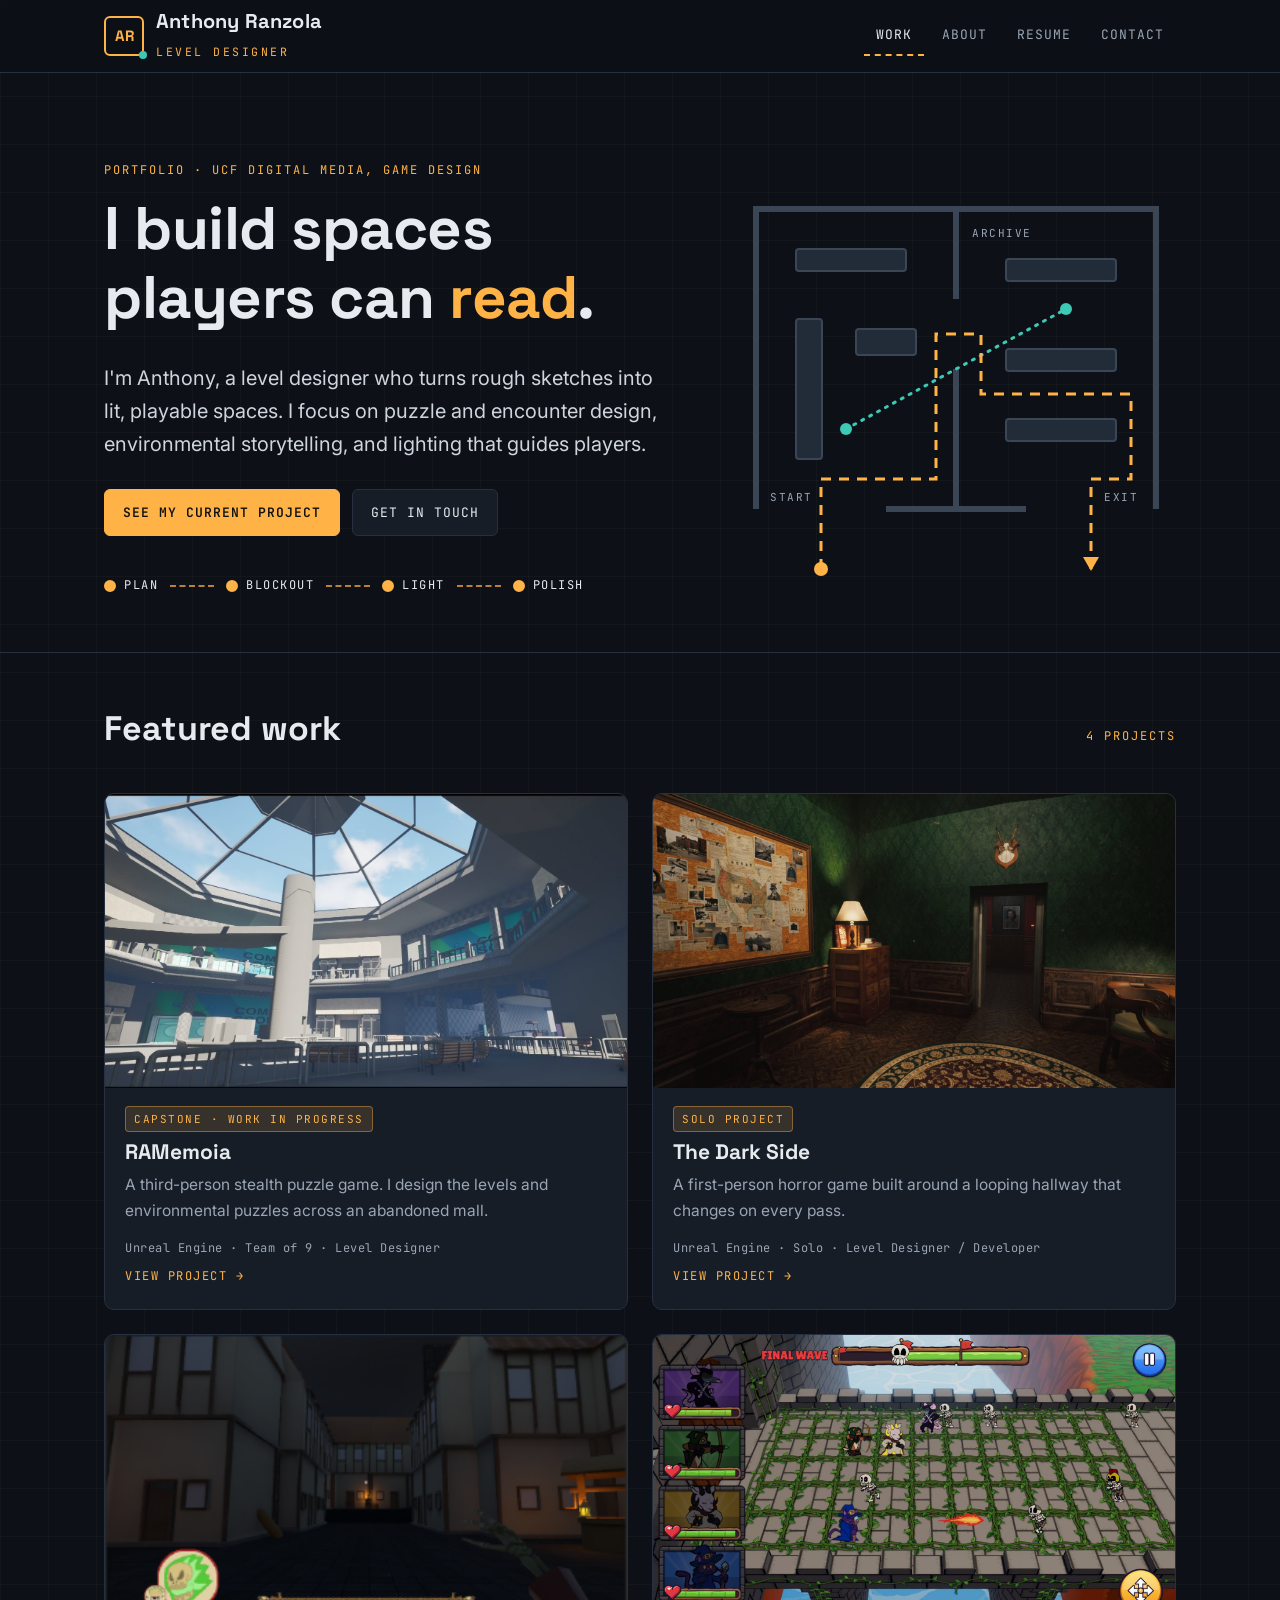
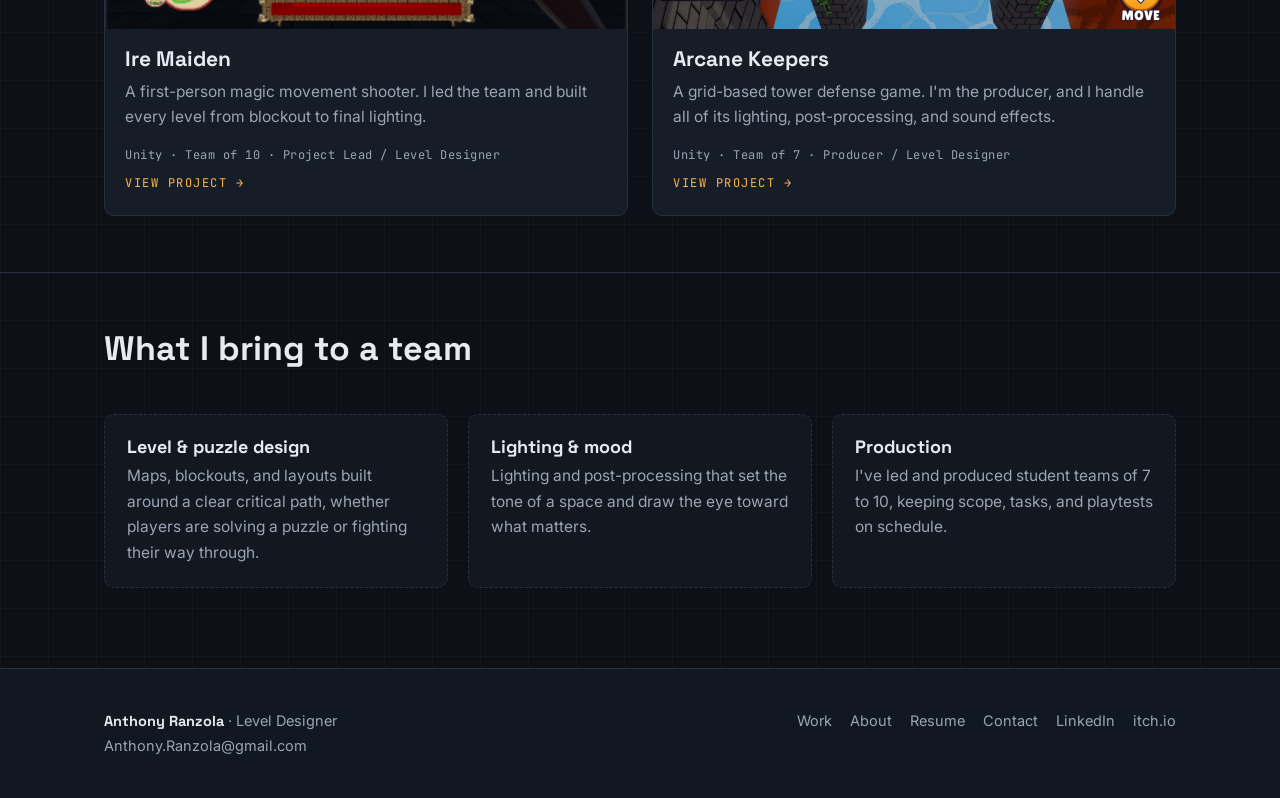
==== commit 072dd5d5: "Add files via upload" ====
--- a/index.html
+++ b/index.html
@@ -50,7 +50,7 @@
   <div class="section-head"><h2>Featured work</h2><span class="label">4 projects</span></div>
   <div class="cards">
     <a class="card" href="ramemoia.html">
-      <div class="thumb"><img src="images/ramemoia/tech-store-polish1.jpg" alt="Lit tech store level in RAMemoia with red puzzle lighting"></div>
+      <div class="thumb"><img src="images/ramemoia/ramemoia-cover.jpg" alt="RAMemoia mall hub with an octagonal skylight and two floors of storefronts"></div>
       <div class="body"><span class="badge">Capstone · Work in progress</span><h3>RAMemoia</h3>
         <p>A third-person stealth puzzle game. I design the levels and environmental puzzles across an abandoned mall.</p>
         <span class="meta">Unreal Engine · Team of 9 · Level Designer</span><span class="more">View project →</span></div>
@@ -62,7 +62,7 @@
         <span class="meta">Unreal Engine · Solo · Level Designer / Developer</span><span class="more">View project →</span></div>
     </a>
     <a class="card" href="ire-maiden.html">
-      <div class="thumb"><img src="https://img.youtube.com/vi/6gSbmRcRY-g/hqdefault.jpg" onerror="this.onerror=null;this.src='images/ire-maiden/ire-maiden-polish2.png'" alt="Ire Maiden gameplay screenshot"></div>
+      <div class="thumb"><img src="images/ire-maiden/ire-maiden-cover.png" alt="Ire Maiden first-person view down a torch-lit town street"></div>
       <div class="body"><h3>Ire Maiden</h3>
         <p>A first-person magic movement shooter. I led the team and built every level from blockout to final lighting.</p>
         <span class="meta">Unity · Team of 10 · Project Lead / Level Designer</span><span class="more">View project →</span></div>
--- a/css/style.css
+++ b/css/style.css
@@ -305,3 +305,17 @@
 .hero-map .legend .lh { fill: var(--path); letter-spacing: 2px; }
 .hero-map .legend .path { animation: none; }
 .panel > :last-child { margin-bottom: 0; }
+
+/* ---------- Before/after slider ---------- */
+.ba-wrap { --pos: 50%; position: relative; border: 1px solid var(--line); border-radius: var(--radius); overflow: hidden; background: #000; user-select: none; }
+.ba-wrap > img { width: 100%; display: block; }
+.ba-before { position: absolute; inset: 0; clip-path: inset(0 calc(100% - var(--pos)) 0 0); }
+.ba-before img { width: 100%; height: 100%; object-fit: cover; display: block; }
+.ba-line { position: absolute; top: 0; bottom: 0; left: var(--pos); width: 2px; background: var(--path); transform: translateX(-1px); pointer-events: none; }
+.ba-line::after { content: "⇆"; position: absolute; top: 50%; left: 50%; transform: translate(-50%,-50%); width: 36px; height: 36px; border-radius: 50%; background: var(--path); color: #111; display: grid; place-items: center; font-size: 18px; font-weight: 700; }
+.ba-tag { position: absolute; top: 12px; font-family: var(--font-mono); font-size: 11px; letter-spacing: 1.5px; text-transform: uppercase; background: rgba(13,17,23,.8); color: var(--text); padding: 4px 8px; border-radius: 4px; pointer-events: none; }
+.ba-tag.l { left: 12px; } .ba-tag.r { right: 64px; }
+.ba-wrap input { position: absolute; inset: 0; width: 100%; height: 100%; margin: 0; opacity: 0; cursor: ew-resize; }
+.ba-wrap input:focus-visible + * , .ba-wrap:focus-within { outline: 2px solid var(--link); outline-offset: 2px; }
+
+figure .frame img { max-height: 75vh; object-fit: contain; margin: 0 auto; }
